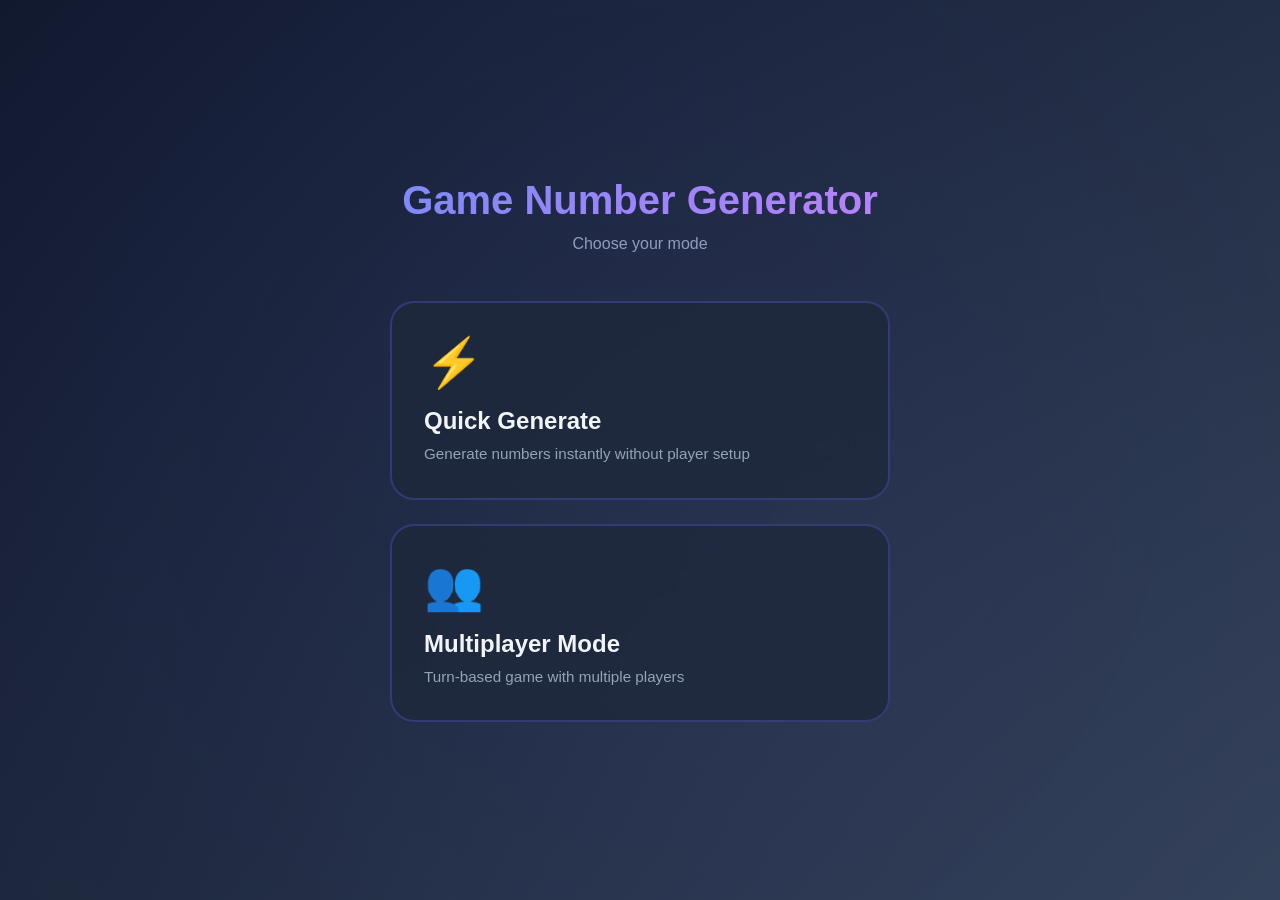
==== index.html @ ba6613b5 "Change title from 'Game Number Generator' to 'Random Number Generator'" ====
<!DOCTYPE html>
<html lang="en">
<head>
    <meta charset="UTF-8">
    <meta name="viewport" content="width=device-width, initial-scale=1.0">
    <title>Random Number Generator</title>
    <meta name="description" content="AI-powered multiplayer game number generator">
    <meta name="theme-color" content="#6366f1">
    <link rel="manifest" href="manifest.json">
    <link rel="icon" type="image/svg+xml" href="data:image/svg+xml,%3Csvg xmlns='http://www.w3.org/2000/svg' viewBox='0 0 100 100'%3E%3Crect width='100' height='100' fill='%236366f1'/%3E%3Ctext x='50%25' y='50%25' font-size='50' fill='white' text-anchor='middle' dy='.3em'%3E%23%3C/text%3E%3C/svg%3E">
    <style>
        :root {
            --bg-primary: #0f172a;
            --bg-secondary: #1e293b;
            --bg-tertiary: #334155;
            --text-primary: #f1f5f9;
            --text-secondary: #cbd5e1;
            --text-muted: #94a3b8;
            --accent-primary: #6366f1;
            --border-color: rgba(99, 102, 241, 0.3);
            --glass-bg: rgba(30, 41, 59, 0.8);
        }

        * {
            margin: 0;
            padding: 0;
            box-sizing: border-box;
            -webkit-tap-highlight-color: transparent;
        }

        body {
            font-family: 'SF Pro Display', -apple-system, BlinkMacSystemFont, 'Segoe UI', Roboto, sans-serif;
            background: linear-gradient(135deg, var(--bg-primary) 0%, var(--bg-secondary) 50%, var(--bg-tertiary) 100%);
            min-height: 100vh;
            color: var(--text-primary);
            overflow-x: hidden;
            position: relative;
        }

        body::before {
            content: '';
            position: fixed;
            top: -50%;
            left: -50%;
            width: 200%;
            height: 200%;
            background: radial-gradient(circle, rgba(99, 102, 241, 0.1) 0%, transparent 70%);
            animation: rotate 20s linear infinite;
            pointer-events: none;
            z-index: 0;
        }

        @keyframes rotate {
            100% { transform: rotate(360deg); }
        }

        .container {
            max-width: 800px;
            margin: 0 auto;
            padding: 1rem;
            position: relative;
            z-index: 1;
            min-height: 100vh;
            display: flex;
            flex-direction: column;
        }

        /* Mode Selection Screen */
        .mode-screen {
            display: flex;
            flex-direction: column;
            justify-content: center;
            align-items: center;
            min-height: 100vh;
            padding: 2rem 1rem;
            animation: fadeIn 0.5s ease;
        }

        .mode-screen.hidden {
            display: none;
        }

        .mode-header {
            text-align: center;
            margin-bottom: 3rem;
        }

        .mode-title {
            font-size: 2.5rem;
            font-weight: 700;
            background: linear-gradient(135deg, #818cf8 0%, #c084fc 100%);
            -webkit-background-clip: text;
            -webkit-text-fill-color: transparent;
            background-clip: text;
            margin-bottom: 0.75rem;
        }

        .mode-subtitle {
            color: var(--text-muted);
            font-size: 1rem;
        }

        .mode-options {
            display: grid;
            gap: 1.5rem;
            width: 100%;
            max-width: 500px;
        }

        .mode-card {
            background: var(--glass-bg);
            backdrop-filter: blur(20px);
            border: 2px solid var(--border-color);
            border-radius: 24px;
            padding: 2rem;
            cursor: pointer;
            transition: all 0.3s ease;
            position: relative;
            overflow: hidden;
        }

        .mode-card::before {
            content: '';
            position: absolute;
            top: -50%;
            left: -50%;
            width: 200%;
            height: 200%;
            background: radial-gradient(circle, rgba(99, 102, 241, 0.2) 0%, transparent 70%);
            opacity: 0;
            transition: opacity 0.3s;
        }

        .mode-card:active::before {
            opacity: 1;
        }

        .mode-card:active {
            transform: scale(0.98);
            border-color: #818cf8;
        }

        .mode-icon {
            font-size: 3rem;
            margin-bottom: 1rem;
        }

        .mode-name {
            font-size: 1.5rem;
            font-weight: 600;
            margin-bottom: 0.5rem;
        }

        .mode-description {
            color: var(--text-muted);
            font-size: 0.95rem;
            line-height: 1.5;
        }

        /* Quick Setup - Inline */
        .quick-setup {
            background: var(--glass-bg);
            backdrop-filter: blur(20px);
            border: 2px solid var(--border-color);
            border-radius: 20px;
            padding: 1.5rem;
            margin-bottom: 1.5rem;
            animation: slideDown 0.4s ease;
        }

        .quick-setup.hidden {
            display: none;
        }

        @keyframes slideDown {
            from {
                opacity: 0;
                transform: translateY(-20px);
            }
            to {
                opacity: 1;
                transform: translateY(0);
            }
        }

        .setup-row {
            display: grid;
            grid-template-columns: 1fr 1fr;
            gap: 1rem;
            margin-bottom: 1rem;
        }

        .setup-field {
            display: flex;
            flex-direction: column;
            gap: 0.5rem;
        }

        .setup-field label {
            font-size: 0.85rem;
            color: var(--text-secondary);
            font-weight: 500;
        }

        input[type="number"],
        input[type="text"] {
            background: var(--bg-secondary);
            border: 2px solid var(--border-color);
            border-radius: 12px;
            padding: 0.75rem 1rem;
            color: var(--text-primary);
            font-size: 1rem;
            transition: all 0.3s ease;
        }

        input[type="number"] {
            -moz-appearance: textfield;
        }

        input[type="number"]::-webkit-outer-spin-button,
        input[type="number"]::-webkit-inner-spin-button {
            -webkit-appearance: none;
            margin: 0;
        }

        input[type="text"] {
            text-transform: uppercase;
        }

        input:focus {
            outline: none;
            border-color: #818cf8;
            box-shadow: 0 0 0 4px rgba(99, 102, 241, 0.1);
        }

        .player-chips {
            display: flex;
            flex-wrap: wrap;
            gap: 0.5rem;
            margin-bottom: 1rem;
        }

        .player-chip {
            display: inline-flex;
            align-items: center;
            gap: 0.5rem;
            padding: 0.5rem 1rem;
            background: var(--bg-secondary);
            border: 2px solid var(--border-color);
            border-radius: 12px;
            font-size: 0.9rem;
            animation: popIn 0.3s ease;
        }

        @keyframes popIn {
            from {
                opacity: 0;
                transform: scale(0.8);
            }
            to {
                opacity: 1;
                transform: scale(1);
            }
        }

        .player-chip-color {
            width: 16px;
            height: 16px;
            border-radius: 4px;
        }

        .btn-setup {
            background: linear-gradient(135deg, var(--accent-primary) 0%, #8b5cf6 100%);
            border: none;
            border-radius: 12px;
            padding: 0.875rem 1.5rem;
            color: white;
            font-size: 1rem;
            font-weight: 600;
            cursor: pointer;
            transition: all 0.3s ease;
        }

        .btn-setup:active {
            transform: scale(0.98);
        }

        /* Game Screen */
        .game-screen {
            display: none;
            flex-direction: column;
            padding-top: 1rem;
            flex: 1;
        }

        .game-screen.active {
            display: flex;
        }

        .game-header {
            display: flex;
            justify-content: space-between;
            align-items: center;
            padding: 1rem;
            background: var(--glass-bg);
            backdrop-filter: blur(20px);
            border: 2px solid var(--border-color);
            border-radius: 16px;
            margin-bottom: 1.5rem;
        }

        .current-player {
            display: flex;
            align-items: center;
            gap: 0.75rem;
        }

        .player-indicator {
            width: 32px;
            height: 32px;
            border-radius: 8px;
            border: 2px solid rgba(255, 255, 255, 0.3);
        }

        .player-name {
            font-size: 1.25rem;
            font-weight: 600;
        }

        .back-btn {
            background: rgba(239, 68, 68, 0.2);
            border: 2px solid rgba(239, 68, 68, 0.4);
            color: #fca5a5;
            padding: 0.5rem 1rem;
            border-radius: 10px;
            font-size: 0.9rem;
            cursor: pointer;
            transition: all 0.3s ease;
        }

        .back-btn:active {
            transform: scale(0.95);
        }

        /* Number Display */
        .numbers-container {
            display: grid;
            grid-template-columns: repeat(auto-fit, minmax(140px, 1fr));
            gap: 1rem;
            margin-bottom: 1.5rem;
            flex: 1;
            align-content: start;
        }

        .number-box {
            background: linear-gradient(135deg, rgba(99, 102, 241, 0.2) 0%, rgba(168, 85, 247, 0.2) 100%);
            backdrop-filter: blur(20px);
            border: 3px solid;
            border-radius: 20px;
            padding: 2rem 1rem;
            display: flex;
            flex-direction: column;
            align-items: center;
            justify-content: center;
            gap: 0.5rem;
            transition: all 0.4s cubic-bezier(0.4, 0, 0.2, 1);
            position: relative;
            overflow: hidden;
            min-height: 140px;
        }

        .number-box.generating {
            animation: glow 0.6s ease-in-out;
        }

        @keyframes glow {
            0% { 
                transform: scale(1);
                box-shadow: 0 0 0 rgba(99, 102, 241, 0);
            }
            50% { 
                transform: scale(1.05);
                box-shadow: 0 0 30px rgba(99, 102, 241, 0.6);
            }
            100% { 
                transform: scale(1);
                box-shadow: 0 0 0 rgba(99, 102, 241, 0);
            }
        }

        .number-label {
            font-size: 0.7rem;
            color: var(--text-muted);
            text-transform: uppercase;
            letter-spacing: 0.1em;
            font-weight: 600;
        }

        .number-value {
            font-size: 3rem;
            font-weight: 700;
            font-variant-numeric: tabular-nums;
        }

        .number-value.empty {
            color: #475569;
        }

        .number-value.flipping {
            animation: numberFlip 0.5s ease-in-out;
        }

        @keyframes numberFlip {
            0% { 
                transform: rotateX(0deg);
                opacity: 1;
            }
            50% { 
                transform: rotateX(90deg);
                opacity: 0;
            }
            100% { 
                transform: rotateX(0deg);
                opacity: 1;
            }
        }

        .action-buttons {
            display: grid;
            gap: 1rem;
        }

        .btn-generate {
            width: 100%;
            background: linear-gradient(135deg, var(--accent-primary) 0%, #8b5cf6 100%);
            border: none;
            border-radius: 16px;
            padding: 1.125rem 2rem;
            color: white;
            font-size: 1.125rem;
            font-weight: 600;
            cursor: pointer;
            transition: all 0.3s ease;
            box-shadow: 0 10px 40px rgba(99, 102, 241, 0.4);
        }

        .btn-generate:active {
            transform: translateY(2px);
        }

        .btn-next {
            width: 100%;
            background: rgba(34, 197, 94, 0.2);
            border: 2px solid rgba(34, 197, 94, 0.4);
            color: #86efac;
            border-radius: 16px;
            padding: 1rem 2rem;
            font-size: 1rem;
            font-weight: 600;
            cursor: pointer;
            transition: all 0.3s ease;
            display: none;
        }

        .btn-next.active {
            display: block;
        }

        .btn-next:active {
            transform: scale(0.98);
        }

        /* AI Badge */
        .ai-badge {
            display: flex;
            align-items: center;
            justify-content: center;
            gap: 0.5rem;
            padding: 0.75rem 1.5rem;
            margin-top: 1.5rem;
            background: linear-gradient(135deg, rgba(99, 102, 241, 0.15) 0%, rgba(168, 85, 247, 0.15) 100%);
            border: 1px solid rgba(99, 102, 241, 0.3);
            border-radius: 12px;
            font-size: 0.85rem;
            color: var(--text-muted);
        }

        .ai-badge-icon {
            width: 20px;
            height: 20px;
            background: linear-gradient(135deg, #818cf8 0%, #c084fc 100%);
            border-radius: 4px;
            display: flex;
            align-items: center;
            justify-content: center;
            font-size: 0.7rem;
            animation: pulse 2s ease-in-out infinite;
        }

        @keyframes pulse {
            0%, 100% { opacity: 1; }
            50% { opacity: 0.6; }
        }

        @keyframes fadeIn {
            from { opacity: 0; }
            to { opacity: 1; }
        }

        @media (max-width: 640px) {
            .mode-title {
                font-size: 2rem;
            }

            .numbers-container {
                grid-template-columns: repeat(auto-fit, minmax(110px, 1fr));
                gap: 0.75rem;
            }

            .number-box {
                padding: 1.5rem 0.75rem;
                min-height: 120px;
            }

            .number-value {
                font-size: 2.5rem;
            }

            .game-header {
                flex-direction: column;
                gap: 1rem;
                text-align: center;
            }

            .setup-row {
                grid-template-columns: 1fr;
            }
        }
    </style>
</head>
<body>
    <!-- Mode Selection Screen -->
    <div class="mode-screen" id="modeScreen">
        <div class="mode-header">
            <h1 class="mode-title">Game Number Generator</h1>
            <p class="mode-subtitle">Choose your mode</p>
        </div>

        <div class="mode-options">
            <div class="mode-card" id="soloModeBtn">
                <div class="mode-icon">⚡</div>
                <div class="mode-name">Quick Generate</div>
                <div class="mode-description">Generate numbers instantly without player setup</div>
            </div>

            <div class="mode-card" id="multiModeBtn">
                <div class="mode-icon">👥</div>
                <div class="mode-name">Multiplayer Mode</div>
                <div class="mode-description">Turn-based game with multiple players</div>
            </div>
        </div>
    </div>

    <!-- Game Screen -->
    <div class="game-screen" id="gameScreen">
        <div class="container">
            <!-- Quick Setup (shown inline, no scrolling) -->
            <div class="quick-setup" id="quickSetup">
                <div class="setup-row">
                    <div class="setup-field">
                        <label>Numbers</label>
                        <input type="number" inputmode="numeric" pattern="[0-9]*" id="numCount" min="1" max="6" value="1">
                    </div>
                    <div class="setup-field">
                        <label>Range</label>
                        <div style="display: flex; gap: 0.5rem; align-items: center;">
                            <input type="number" inputmode="numeric" pattern="[0-9]*" id="minVal" value="1" style="width: 60px;">
                            <span style="color: var(--text-muted);">-</span>
                            <input type="number" inputmode="numeric" pattern="[0-9]*" id="maxVal" value="6" style="width: 60px;">
                        </div>
                    </div>
                </div>
                
                <!-- Player setup (only shown in multiplayer) -->
                <div id="playerSetupSection" style="display: none;">
                    <div class="setup-field" style="margin-bottom: 1rem;">
                        <label>Players (2-8)</label>
                        <input type="number" inputmode="numeric" pattern="[0-9]*" id="numPlayers" min="2" max="8" value="2">
                    </div>
                    <div class="player-chips" id="playerChips"></div>
                    <div class="setup-field" style="margin-bottom: 1rem;">
                        <label>Player Initials</label>
                        <input type="text" inputmode="text" id="playerInitials" placeholder="e.g., JD" maxlength="3">
                    </div>
                </div>

                <button class="btn-setup" id="startBtn">Start</button>
            </div>

            <!-- Game Header (only shown in multiplayer after start) -->
            <div class="game-header" id="gameHeader" style="display: none;">
                <div class="current-player">
                    <div class="player-indicator" id="currentPlayerColor"></div>
                    <div>
                        <div class="player-name" id="currentPlayerName"></div>
                        <div style="font-size: 0.85rem; color: var(--text-muted); margin-top: 0.25rem;">Your Turn</div>
                    </div>
                </div>
                <button class="back-btn" id="backBtn">← Back</button>
            </div>

            <!-- Numbers Display -->
            <div class="numbers-container" id="numbersContainer"></div>

            <!-- Action Buttons -->
            <div class="action-buttons">
                <button class="btn-generate" id="generateBtn">✨ Generate Numbers</button>
                <button class="btn-next" id="nextBtn">Next Player →</button>
            </div>

            <!-- AI Badge -->
            <div class="ai-badge">
                <div class="ai-badge-icon">✦</div>
                <span>Powered by AI Randomness</span>
            </div>
        </div>
    </div>

    <script>
        const PLAYER_COLORS = [
            '#ef4444', '#f59e0b', '#10b981', '#3b82f6',
            '#8b5cf6', '#ec4899', '#14b8a6', '#f97316'
        ];

        let gameState = {
            mode: 'solo',
            players: [],
            currentPlayerIndex: 0,
            numCount: 1,
            minVal: 1,
            maxVal: 6,
            hasGenerated: false
        };

        // Wake Lock
        let wakeLock = null;
        async function requestWakeLock() {
            try {
                if ('wakeLock' in navigator) {
                    wakeLock = await navigator.wakeLock.request('screen');
                }
            } catch (err) {}
        }

        document.addEventListener('visibilitychange', async () => {
            if (wakeLock !== null && document.visibilityState === 'visible') {
                await requestWakeLock();
            }
        });

        requestWakeLock();

        // Mode Selection
        document.getElementById('soloModeBtn').addEventListener('click', () => {
            gameState.mode = 'solo';
            document.getElementById('modeScreen').classList.add('hidden');
            document.getElementById('gameScreen').classList.add('active');
            document.getElementById('playerSetupSection').style.display = 'none';
        });

        document.getElementById('multiModeBtn').addEventListener('click', () => {
            gameState.mode = 'multi';
            document.getElementById('modeScreen').classList.add('hidden');
            document.getElementById('gameScreen').classList.add('active');
            document.getElementById('playerSetupSection').style.display = 'block';
            setupPlayerInput();
        });

        // Player Input Setup
        function setupPlayerInput() {
            const numPlayersInput = document.getElementById('numPlayers');
            const initialsInput = document.getElementById('playerInitials');
            const playerChips = document.getElementById('playerChips');

            // Update player fields when number of players changes
            numPlayersInput.addEventListener('input', () => {
                const numPlayers = parseInt(numPlayersInput.value) || 2;
                updatePlayerFields(numPlayers);
            });

            initialsInput.addEventListener('keypress', (e) => {
                if (e.key === 'Enter' && initialsInput.value.trim()) {
                    addPlayer(initialsInput.value.trim().toUpperCase());
                    initialsInput.value = '';
                    
                    // Auto-focus back to input if more players needed
                    const numPlayers = parseInt(document.getElementById('numPlayers').value);
                    if (gameState.players.length < numPlayers) {
                        initialsInput.focus();
                    }
                }
            });

            // Initialize with 2 players
            updatePlayerFields(2);
        }

        function updatePlayerFields(numPlayers) {
            // Clear existing players if reducing count
            if (gameState.players.length > numPlayers) {
                gameState.players = gameState.players.slice(0, numPlayers);
                renderPlayerChips();
            }
        }

        function renderPlayerChips() {
            const playerChips = document.getElementById('playerChips');
            playerChips.innerHTML = '';
            
            gameState.players.forEach(player => {
                const chip = document.createElement('div');
                chip.className = 'player-chip';
                chip.innerHTML = `
                    <div class="player-chip-color" style="background: ${player.color}"></div>
                    <span>${player.initials}</span>
                `;
                playerChips.appendChild(chip);
            });
        }

        function addPlayer(initials) {
            const numPlayers = parseInt(document.getElementById('numPlayers').value);
            if (gameState.players.length >= numPlayers) {
                alert(`Maximum ${numPlayers} players allowed. Change "Players" number to add more.`);
                return;
            }

            const player = {
                initials: initials,
                color: PLAYER_COLORS[gameState.players.length]
            };
            gameState.players.push(player);
            renderPlayerChips();
        }

        // Start Game
        document.getElementById('startBtn').addEventListener('click', () => {
            gameState.numCount = parseInt(document.getElementById('numCount').value);
            gameState.minVal = parseInt(document.getElementById('minVal').value);
            gameState.maxVal = parseInt(document.getElementById('maxVal').value);

            if (gameState.minVal >= gameState.maxVal) {
                alert('Minimum must be less than maximum!');
                return;
            }

            if (gameState.mode === 'multi') {
                const numPlayers = parseInt(document.getElementById('numPlayers').value);
                if (gameState.players.length < numPlayers) {
                    alert(`Please add ${numPlayers - gameState.players.length} more player(s)`);
                    return;
                }
                document.getElementById('gameHeader').style.display = 'flex';
                updateCurrentPlayer();
            }

            document.getElementById('quickSetup').classList.add('hidden');
            createNumberBoxes();
        });

        function createNumberBoxes() {
            const container = document.getElementById('numbersContainer');
            container.innerHTML = '';

            const borderColor = gameState.mode === 'multi' 
                ? gameState.players[gameState.currentPlayerIndex].color 
                : '#6366f1';
            const textColor = borderColor;

            for (let i = 0; i < gameState.numCount; i++) {
                const box = document.createElement('div');
                box.className = 'number-box';
                box.style.borderColor = borderColor;
                box.innerHTML = `
                    <span class="number-label">Number ${i + 1}</span>
                    <div class="number-value empty" style="color: ${textColor}">?</div>
                `;
                container.appendChild(box);
            }
        }

        function updateCurrentPlayer() {
            const player = gameState.players[gameState.currentPlayerIndex];
            document.getElementById('currentPlayerColor').style.background = player.color;
            document.getElementById('currentPlayerName').textContent = player.initials;
            createNumberBoxes();
            document.getElementById('nextBtn').classList.remove('active');
            gameState.hasGenerated = false;
        }

        // Generate Numbers
        document.getElementById('generateBtn').addEventListener('click', () => {
            if (gameState.hasGenerated && gameState.mode === 'multi') return;

            const boxes = document.querySelectorAll('.number-box');
            
            boxes.forEach((box, index) => {
                box.classList.add('generating');
                const valueElement = box.querySelector('.number-value');
                valueElement.classList.add('flipping');
                
                let flipCount = 0;
                const flipInterval = setInterval(() => {
                    if (flipCount < 8) {
                        const tempValue = Math.floor(Math.random() * (gameState.maxVal - gameState.minVal + 1)) + gameState.minVal;
                        valueElement.textContent = tempValue;
                        flipCount++;
                    } else {
                        clearInterval(flipInterval);
                    }
                }, 50);
                
                setTimeout(() => {
                    const value = Math.floor(Math.random() * (gameState.maxVal - gameState.minVal + 1)) + gameState.minVal;
                    valueElement.textContent = value;
                    valueElement.classList.remove('empty', 'flipping');
                    box.classList.remove('generating');
                }, 500);
            });

            if (gameState.mode === 'multi') {
                gameState.hasGenerated = true;
                setTimeout(() => {
                    document.getElementById('nextBtn').classList.add('active');
                }, 600);
            }
        });

        // Next Player
        document.getElementById('nextBtn').addEventListener('click', () => {
            gameState.currentPlayerIndex = (gameState.currentPlayerIndex + 1) % gameState.players.length;
            updateCurrentPlayer();
        });

        // Back Button
        document.getElementById('backBtn').addEventListener('click', () => {
            if (confirm('Go back to mode selection?')) {
                location.reload();
            }
        });

        // Service Worker
        if ('serviceWorker' in navigator) {
            window.addEventListener('load', () => {
                navigator.serviceWorker.register('service-worker.js')
                    .catch(err => console.log('Service Worker registration failed'));
            });
        }
    </script>
</body>
</html>
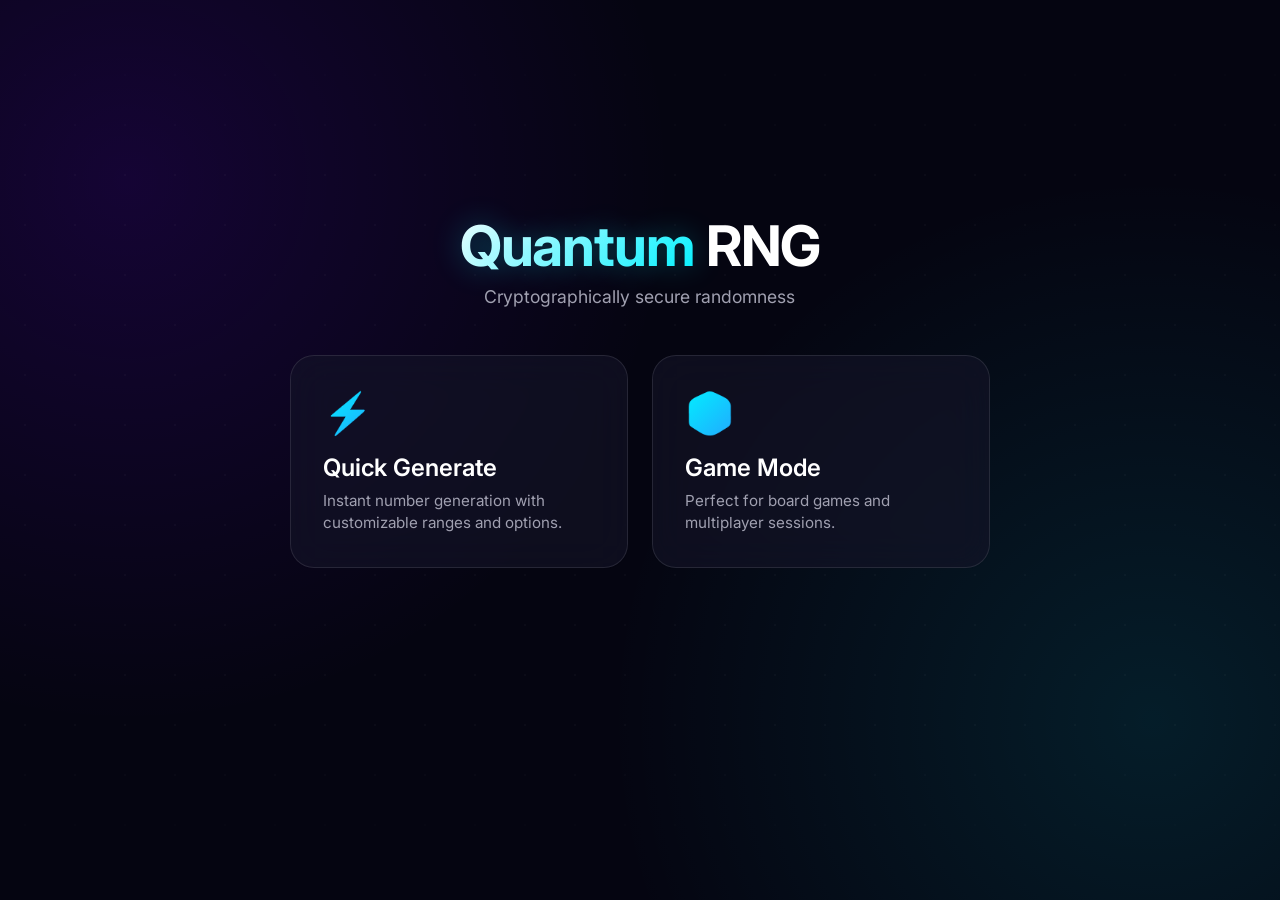
==== commit 890df32c: "Add files via upload" ====
--- a/index.html
+++ b/index.html
@@ -3,853 +3,85 @@
 <head>
     <meta charset="UTF-8">
     <meta name="viewport" content="width=device-width, initial-scale=1.0">
-    <title>Random Number Generator</title>
-    <meta name="description" content="AI-powered multiplayer game number generator">
-    <meta name="theme-color" content="#6366f1">
+    <title>Quantum RNG</title>
+    <meta name="description" content="Secure, premium random number generator">
+    <meta name="theme-color" content="#050511">
     <link rel="manifest" href="manifest.json">
-    <link rel="icon" type="image/svg+xml" href="data:image/svg+xml,%3Csvg xmlns='http://www.w3.org/2000/svg' viewBox='0 0 100 100'%3E%3Crect width='100' height='100' fill='%236366f1'/%3E%3Ctext x='50%25' y='50%25' font-size='50' fill='white' text-anchor='middle' dy='.3em'%3E%23%3C/text%3E%3C/svg%3E">
-    <style>
-        :root {
-            --bg-primary: #0f172a;
-            --bg-secondary: #1e293b;
-            --bg-tertiary: #334155;
-            --text-primary: #f1f5f9;
-            --text-secondary: #cbd5e1;
-            --text-muted: #94a3b8;
-            --accent-primary: #6366f1;
-            --border-color: rgba(99, 102, 241, 0.3);
-            --glass-bg: rgba(30, 41, 59, 0.8);
-        }
-
-        * {
-            margin: 0;
-            padding: 0;
-            box-sizing: border-box;
-            -webkit-tap-highlight-color: transparent;
-        }
-
-        body {
-            font-family: 'SF Pro Display', -apple-system, BlinkMacSystemFont, 'Segoe UI', Roboto, sans-serif;
-            background: linear-gradient(135deg, var(--bg-primary) 0%, var(--bg-secondary) 50%, var(--bg-tertiary) 100%);
-            min-height: 100vh;
-            color: var(--text-primary);
-            overflow-x: hidden;
-            position: relative;
-        }
-
-        body::before {
-            content: '';
-            position: fixed;
-            top: -50%;
-            left: -50%;
-            width: 200%;
-            height: 200%;
-            background: radial-gradient(circle, rgba(99, 102, 241, 0.1) 0%, transparent 70%);
-            animation: rotate 20s linear infinite;
-            pointer-events: none;
-            z-index: 0;
-        }
-
-        @keyframes rotate {
-            100% { transform: rotate(360deg); }
-        }
-
-        .container {
-            max-width: 800px;
-            margin: 0 auto;
-            padding: 1rem;
-            position: relative;
-            z-index: 1;
-            min-height: 100vh;
-            display: flex;
-            flex-direction: column;
-        }
-
-        /* Mode Selection Screen */
-        .mode-screen {
-            display: flex;
-            flex-direction: column;
-            justify-content: center;
-            align-items: center;
-            min-height: 100vh;
-            padding: 2rem 1rem;
-            animation: fadeIn 0.5s ease;
-        }
-
-        .mode-screen.hidden {
-            display: none;
-        }
-
-        .mode-header {
-            text-align: center;
-            margin-bottom: 3rem;
-        }
-
-        .mode-title {
-            font-size: 2.5rem;
-            font-weight: 700;
-            background: linear-gradient(135deg, #818cf8 0%, #c084fc 100%);
-            -webkit-background-clip: text;
-            -webkit-text-fill-color: transparent;
-            background-clip: text;
-            margin-bottom: 0.75rem;
-        }
-
-        .mode-subtitle {
-            color: var(--text-muted);
-            font-size: 1rem;
-        }
-
-        .mode-options {
-            display: grid;
-            gap: 1.5rem;
-            width: 100%;
-            max-width: 500px;
-        }
-
-        .mode-card {
-            background: var(--glass-bg);
-            backdrop-filter: blur(20px);
-            border: 2px solid var(--border-color);
-            border-radius: 24px;
-            padding: 2rem;
-            cursor: pointer;
-            transition: all 0.3s ease;
-            position: relative;
-            overflow: hidden;
-        }
-
-        .mode-card::before {
-            content: '';
-            position: absolute;
-            top: -50%;
-            left: -50%;
-            width: 200%;
-            height: 200%;
-            background: radial-gradient(circle, rgba(99, 102, 241, 0.2) 0%, transparent 70%);
-            opacity: 0;
-            transition: opacity 0.3s;
-        }
-
-        .mode-card:active::before {
-            opacity: 1;
-        }
-
-        .mode-card:active {
-            transform: scale(0.98);
-            border-color: #818cf8;
-        }
-
-        .mode-icon {
-            font-size: 3rem;
-            margin-bottom: 1rem;
-        }
-
-        .mode-name {
-            font-size: 1.5rem;
-            font-weight: 600;
-            margin-bottom: 0.5rem;
-        }
-
-        .mode-description {
-            color: var(--text-muted);
-            font-size: 0.95rem;
-            line-height: 1.5;
-        }
-
-        /* Quick Setup - Inline */
-        .quick-setup {
-            background: var(--glass-bg);
-            backdrop-filter: blur(20px);
-            border: 2px solid var(--border-color);
-            border-radius: 20px;
-            padding: 1.5rem;
-            margin-bottom: 1.5rem;
-            animation: slideDown 0.4s ease;
-        }
-
-        .quick-setup.hidden {
-            display: none;
-        }
-
-        @keyframes slideDown {
-            from {
-                opacity: 0;
-                transform: translateY(-20px);
-            }
-            to {
-                opacity: 1;
-                transform: translateY(0);
-            }
-        }
-
-        .setup-row {
-            display: grid;
-            grid-template-columns: 1fr 1fr;
-            gap: 1rem;
-            margin-bottom: 1rem;
-        }
-
-        .setup-field {
-            display: flex;
-            flex-direction: column;
-            gap: 0.5rem;
-        }
-
-        .setup-field label {
-            font-size: 0.85rem;
-            color: var(--text-secondary);
-            font-weight: 500;
-        }
-
-        input[type="number"],
-        input[type="text"] {
-            background: var(--bg-secondary);
-            border: 2px solid var(--border-color);
-            border-radius: 12px;
-            padding: 0.75rem 1rem;
-            color: var(--text-primary);
-            font-size: 1rem;
-            transition: all 0.3s ease;
-        }
-
-        input[type="number"] {
-            -moz-appearance: textfield;
-        }
-
-        input[type="number"]::-webkit-outer-spin-button,
-        input[type="number"]::-webkit-inner-spin-button {
-            -webkit-appearance: none;
-            margin: 0;
-        }
-
-        input[type="text"] {
-            text-transform: uppercase;
-        }
-
-        input:focus {
-            outline: none;
-            border-color: #818cf8;
-            box-shadow: 0 0 0 4px rgba(99, 102, 241, 0.1);
-        }
-
-        .player-chips {
-            display: flex;
-            flex-wrap: wrap;
-            gap: 0.5rem;
-            margin-bottom: 1rem;
-        }
-
-        .player-chip {
-            display: inline-flex;
-            align-items: center;
-            gap: 0.5rem;
-            padding: 0.5rem 1rem;
-            background: var(--bg-secondary);
-            border: 2px solid var(--border-color);
-            border-radius: 12px;
-            font-size: 0.9rem;
-            animation: popIn 0.3s ease;
-        }
-
-        @keyframes popIn {
-            from {
-                opacity: 0;
-                transform: scale(0.8);
-            }
-            to {
-                opacity: 1;
-                transform: scale(1);
-            }
-        }
-
-        .player-chip-color {
-            width: 16px;
-            height: 16px;
-            border-radius: 4px;
-        }
-
-        .btn-setup {
-            background: linear-gradient(135deg, var(--accent-primary) 0%, #8b5cf6 100%);
-            border: none;
-            border-radius: 12px;
-            padding: 0.875rem 1.5rem;
-            color: white;
-            font-size: 1rem;
-            font-weight: 600;
-            cursor: pointer;
-            transition: all 0.3s ease;
-        }
-
-        .btn-setup:active {
-            transform: scale(0.98);
-        }
-
-        /* Game Screen */
-        .game-screen {
-            display: none;
-            flex-direction: column;
-            padding-top: 1rem;
-            flex: 1;
-        }
-
-        .game-screen.active {
-            display: flex;
-        }
-
-        .game-header {
-            display: flex;
-            justify-content: space-between;
-            align-items: center;
-            padding: 1rem;
-            background: var(--glass-bg);
-            backdrop-filter: blur(20px);
-            border: 2px solid var(--border-color);
-            border-radius: 16px;
-            margin-bottom: 1.5rem;
-        }
-
-        .current-player {
-            display: flex;
-            align-items: center;
-            gap: 0.75rem;
-        }
-
-        .player-indicator {
-            width: 32px;
-            height: 32px;
-            border-radius: 8px;
-            border: 2px solid rgba(255, 255, 255, 0.3);
-        }
-
-        .player-name {
-            font-size: 1.25rem;
-            font-weight: 600;
-        }
-
-        .back-btn {
-            background: rgba(239, 68, 68, 0.2);
-            border: 2px solid rgba(239, 68, 68, 0.4);
-            color: #fca5a5;
-            padding: 0.5rem 1rem;
-            border-radius: 10px;
-            font-size: 0.9rem;
-            cursor: pointer;
-            transition: all 0.3s ease;
-        }
-
-        .back-btn:active {
-            transform: scale(0.95);
-        }
-
-        /* Number Display */
-        .numbers-container {
-            display: grid;
-            grid-template-columns: repeat(auto-fit, minmax(140px, 1fr));
-            gap: 1rem;
-            margin-bottom: 1.5rem;
-            flex: 1;
-            align-content: start;
-        }
-
-        .number-box {
-            background: linear-gradient(135deg, rgba(99, 102, 241, 0.2) 0%, rgba(168, 85, 247, 0.2) 100%);
-            backdrop-filter: blur(20px);
-            border: 3px solid;
-            border-radius: 20px;
-            padding: 2rem 1rem;
-            display: flex;
-            flex-direction: column;
-            align-items: center;
-            justify-content: center;
-            gap: 0.5rem;
-            transition: all 0.4s cubic-bezier(0.4, 0, 0.2, 1);
-            position: relative;
-            overflow: hidden;
-            min-height: 140px;
-        }
-
-        .number-box.generating {
-            animation: glow 0.6s ease-in-out;
-        }
-
-        @keyframes glow {
-            0% { 
-                transform: scale(1);
-                box-shadow: 0 0 0 rgba(99, 102, 241, 0);
-            }
-            50% { 
-                transform: scale(1.05);
-                box-shadow: 0 0 30px rgba(99, 102, 241, 0.6);
-            }
-            100% { 
-                transform: scale(1);
-                box-shadow: 0 0 0 rgba(99, 102, 241, 0);
-            }
-        }
-
-        .number-label {
-            font-size: 0.7rem;
-            color: var(--text-muted);
-            text-transform: uppercase;
-            letter-spacing: 0.1em;
-            font-weight: 600;
-        }
-
-        .number-value {
-            font-size: 3rem;
-            font-weight: 700;
-            font-variant-numeric: tabular-nums;
-        }
-
-        .number-value.empty {
-            color: #475569;
-        }
-
-        .number-value.flipping {
-            animation: numberFlip 0.5s ease-in-out;
-        }
-
-        @keyframes numberFlip {
-            0% { 
-                transform: rotateX(0deg);
-                opacity: 1;
-            }
-            50% { 
-                transform: rotateX(90deg);
-                opacity: 0;
-            }
-            100% { 
-                transform: rotateX(0deg);
-                opacity: 1;
-            }
-        }
-
-        .action-buttons {
-            display: grid;
-            gap: 1rem;
-        }
-
-        .btn-generate {
-            width: 100%;
-            background: linear-gradient(135deg, var(--accent-primary) 0%, #8b5cf6 100%);
-            border: none;
-            border-radius: 16px;
-            padding: 1.125rem 2rem;
-            color: white;
-            font-size: 1.125rem;
-            font-weight: 600;
-            cursor: pointer;
-            transition: all 0.3s ease;
-            box-shadow: 0 10px 40px rgba(99, 102, 241, 0.4);
-        }
-
-        .btn-generate:active {
-            transform: translateY(2px);
-        }
-
-        .btn-next {
-            width: 100%;
-            background: rgba(34, 197, 94, 0.2);
-            border: 2px solid rgba(34, 197, 94, 0.4);
-            color: #86efac;
-            border-radius: 16px;
-            padding: 1rem 2rem;
-            font-size: 1rem;
-            font-weight: 600;
-            cursor: pointer;
-            transition: all 0.3s ease;
-            display: none;
-        }
-
-        .btn-next.active {
-            display: block;
-        }
-
-        .btn-next:active {
-            transform: scale(0.98);
-        }
-
-        /* AI Badge */
-        .ai-badge {
-            display: flex;
-            align-items: center;
-            justify-content: center;
-            gap: 0.5rem;
-            padding: 0.75rem 1.5rem;
-            margin-top: 1.5rem;
-            background: linear-gradient(135deg, rgba(99, 102, 241, 0.15) 0%, rgba(168, 85, 247, 0.15) 100%);
-            border: 1px solid rgba(99, 102, 241, 0.3);
-            border-radius: 12px;
-            font-size: 0.85rem;
-            color: var(--text-muted);
-        }
-
-        .ai-badge-icon {
-            width: 20px;
-            height: 20px;
-            background: linear-gradient(135deg, #818cf8 0%, #c084fc 100%);
-            border-radius: 4px;
-            display: flex;
-            align-items: center;
-            justify-content: center;
-            font-size: 0.7rem;
-            animation: pulse 2s ease-in-out infinite;
-        }
-
-        @keyframes pulse {
-            0%, 100% { opacity: 1; }
-            50% { opacity: 0.6; }
-        }
-
-        @keyframes fadeIn {
-            from { opacity: 0; }
-            to { opacity: 1; }
-        }
-
-        @media (max-width: 640px) {
-            .mode-title {
-                font-size: 2rem;
-            }
-
-            .numbers-container {
-                grid-template-columns: repeat(auto-fit, minmax(110px, 1fr));
-                gap: 0.75rem;
-            }
-
-            .number-box {
-                padding: 1.5rem 0.75rem;
-                min-height: 120px;
-            }
-
-            .number-value {
-                font-size: 2.5rem;
-            }
-
-            .game-header {
-                flex-direction: column;
-                gap: 1rem;
-                text-align: center;
-            }
-
-            .setup-row {
-                grid-template-columns: 1fr;
-            }
-        }
-    </style>
+    <link rel="stylesheet" href="style.css">
+    <link rel="preconnect" href="https://fonts.googleapis.com">
+    <link rel="preconnect" href="https://fonts.gstatic.com" crossorigin>
+    <link href="https://fonts.googleapis.com/css2?family=Inter:wght@400;500;600;700&family=JetBrains+Mono:wght@400;700&display=swap" rel="stylesheet">
 </head>
 <body>
-    <!-- Mode Selection Screen -->
-    <div class="mode-screen" id="modeScreen">
-        <div class="mode-header">
-            <h1 class="mode-title">Game Number Generator</h1>
-            <p class="mode-subtitle">Choose your mode</p>
+    <div class="bg-particles"></div>
+
+    <div class="container">
+        <!-- Mode Selection Screen -->
+        <div class="mode-screen" id="modeScreen">
+            <div class="mode-header">
+                <h1><span class="title-gradient">Quantum</span> RNG</h1>
+                <p>Cryptographically secure randomness</p>
+            </div>
+
+            <div class="mode-grid">
+                <div class="mode-card" id="soloModeBtn">
+                    <div class="mode-icon">⚡</div>
+                    <div class="mode-title">Quick Generate</div>
+                    <div class="mode-desc">Instant number generation with customizable ranges and options.</div>
+                </div>
+
+                <div class="mode-card" id="multiModeBtn">
+                    <div class="mode-icon">🎲</div>
+                    <div class="mode-title">Game Mode</div>
+                    <div class="mode-desc">Perfect for board games and multiplayer sessions.</div>
+                </div>
+            </div>
         </div>
 
-        <div class="mode-options">
-            <div class="mode-card" id="soloModeBtn">
-                <div class="mode-icon">⚡</div>
-                <div class="mode-name">Quick Generate</div>
-                <div class="mode-description">Generate numbers instantly without player setup</div>
+        <!-- Game Screen -->
+        <div class="game-screen" id="gameScreen">
+            <div class="controls-panel">
+                <div class="controls-grid">
+                    <div class="control-group">
+                        <label class="control-label">Count</label>
+                        <input type="number" id="numCount" value="1" min="1" max="12">
+                    </div>
+                    <div class="control-group">
+                        <label class="control-label">Min</label>
+                        <input type="number" id="minVal" value="1">
+                    </div>
+                    <div class="control-group">
+                        <label class="control-label">Max</label>
+                        <input type="number" id="maxVal" value="10">
+                    </div>
+                </div>
+
+                <div class="checkbox-wrapper">
+                    <label class="checkbox-wrapper">
+                        <input type="checkbox" id="noDuplicates">
+                        <div class="custom-checkbox"></div>
+                        <span style="font-size: 0.9rem; color: var(--text-secondary);">No Duplicates</span>
+                    </label>
+                </div>
+
+                <button class="btn btn-primary" id="generateBtn">
+                    <span>GENERATE</span>
+                </button>
             </div>
 
-            <div class="mode-card" id="multiModeBtn">
-                <div class="mode-icon">👥</div>
-                <div class="mode-name">Multiplayer Mode</div>
-                <div class="mode-description">Turn-based game with multiple players</div>
+            <div class="results-grid" id="resultsGrid">
+                <!-- Cards injected by JS -->
             </div>
+
+            <button class="btn btn-secondary" id="backBtn" style="align-self: center;">
+                ← Back to Menu
+            </button>
         </div>
     </div>
 
-    <!-- Game Screen -->
-    <div class="game-screen" id="gameScreen">
-        <div class="container">
-            <!-- Quick Setup (shown inline, no scrolling) -->
-            <div class="quick-setup" id="quickSetup">
-                <div class="setup-row">
-                    <div class="setup-field">
-                        <label>Numbers</label>
-                        <input type="number" inputmode="numeric" pattern="[0-9]*" id="numCount" min="1" max="6" value="1">
-                    </div>
-                    <div class="setup-field">
-                        <label>Range</label>
-                        <div style="display: flex; gap: 0.5rem; align-items: center;">
-                            <input type="number" inputmode="numeric" pattern="[0-9]*" id="minVal" value="1" style="width: 60px;">
-                            <span style="color: var(--text-muted);">-</span>
-                            <input type="number" inputmode="numeric" pattern="[0-9]*" id="maxVal" value="6" style="width: 60px;">
-                        </div>
-                    </div>
-                </div>
-                
-                <!-- Player setup (only shown in multiplayer) -->
-                <div id="playerSetupSection" style="display: none;">
-                    <div class="setup-field" style="margin-bottom: 1rem;">
-                        <label>Players (2-8)</label>
-                        <input type="number" inputmode="numeric" pattern="[0-9]*" id="numPlayers" min="2" max="8" value="2">
-                    </div>
-                    <div class="player-chips" id="playerChips"></div>
-                    <div class="setup-field" style="margin-bottom: 1rem;">
-                        <label>Player Initials</label>
-                        <input type="text" inputmode="text" id="playerInitials" placeholder="e.g., JD" maxlength="3">
-                    </div>
-                </div>
-
-                <button class="btn-setup" id="startBtn">Start</button>
-            </div>
-
-            <!-- Game Header (only shown in multiplayer after start) -->
-            <div class="game-header" id="gameHeader" style="display: none;">
-                <div class="current-player">
-                    <div class="player-indicator" id="currentPlayerColor"></div>
-                    <div>
-                        <div class="player-name" id="currentPlayerName"></div>
-                        <div style="font-size: 0.85rem; color: var(--text-muted); margin-top: 0.25rem;">Your Turn</div>
-                    </div>
-                </div>
-                <button class="back-btn" id="backBtn">← Back</button>
-            </div>
-
-            <!-- Numbers Display -->
-            <div class="numbers-container" id="numbersContainer"></div>
-
-            <!-- Action Buttons -->
-            <div class="action-buttons">
-                <button class="btn-generate" id="generateBtn">✨ Generate Numbers</button>
-                <button class="btn-next" id="nextBtn">Next Player →</button>
-            </div>
-
-            <!-- AI Badge -->
-            <div class="ai-badge">
-                <div class="ai-badge-icon">✦</div>
-                <span>Powered by AI Randomness</span>
-            </div>
-        </div>
-    </div>
-
+    <script src="script.js"></script>
     <script>
-        const PLAYER_COLORS = [
-            '#ef4444', '#f59e0b', '#10b981', '#3b82f6',
-            '#8b5cf6', '#ec4899', '#14b8a6', '#f97316'
-        ];
-
-        let gameState = {
-            mode: 'solo',
-            players: [],
-            currentPlayerIndex: 0,
-            numCount: 1,
-            minVal: 1,
-            maxVal: 6,
-            hasGenerated: false
-        };
-
-        // Wake Lock
-        let wakeLock = null;
-        async function requestWakeLock() {
-            try {
-                if ('wakeLock' in navigator) {
-                    wakeLock = await navigator.wakeLock.request('screen');
-                }
-            } catch (err) {}
-        }
-
-        document.addEventListener('visibilitychange', async () => {
-            if (wakeLock !== null && document.visibilityState === 'visible') {
-                await requestWakeLock();
-            }
-        });
-
-        requestWakeLock();
-
-        // Mode Selection
-        document.getElementById('soloModeBtn').addEventListener('click', () => {
-            gameState.mode = 'solo';
-            document.getElementById('modeScreen').classList.add('hidden');
-            document.getElementById('gameScreen').classList.add('active');
-            document.getElementById('playerSetupSection').style.display = 'none';
-        });
-
-        document.getElementById('multiModeBtn').addEventListener('click', () => {
-            gameState.mode = 'multi';
-            document.getElementById('modeScreen').classList.add('hidden');
-            document.getElementById('gameScreen').classList.add('active');
-            document.getElementById('playerSetupSection').style.display = 'block';
-            setupPlayerInput();
-        });
-
-        // Player Input Setup
-        function setupPlayerInput() {
-            const numPlayersInput = document.getElementById('numPlayers');
-            const initialsInput = document.getElementById('playerInitials');
-            const playerChips = document.getElementById('playerChips');
-
-            // Update player fields when number of players changes
-            numPlayersInput.addEventListener('input', () => {
-                const numPlayers = parseInt(numPlayersInput.value) || 2;
-                updatePlayerFields(numPlayers);
-            });
-
-            initialsInput.addEventListener('keypress', (e) => {
-                if (e.key === 'Enter' && initialsInput.value.trim()) {
-                    addPlayer(initialsInput.value.trim().toUpperCase());
-                    initialsInput.value = '';
-                    
-                    // Auto-focus back to input if more players needed
-                    const numPlayers = parseInt(document.getElementById('numPlayers').value);
-                    if (gameState.players.length < numPlayers) {
-                        initialsInput.focus();
-                    }
-                }
-            });
-
-            // Initialize with 2 players
-            updatePlayerFields(2);
-        }
-
-        function updatePlayerFields(numPlayers) {
-            // Clear existing players if reducing count
-            if (gameState.players.length > numPlayers) {
-                gameState.players = gameState.players.slice(0, numPlayers);
-                renderPlayerChips();
-            }
-        }
-
-        function renderPlayerChips() {
-            const playerChips = document.getElementById('playerChips');
-            playerChips.innerHTML = '';
-            
-            gameState.players.forEach(player => {
-                const chip = document.createElement('div');
-                chip.className = 'player-chip';
-                chip.innerHTML = `
-                    <div class="player-chip-color" style="background: ${player.color}"></div>
-                    <span>${player.initials}</span>
-                `;
-                playerChips.appendChild(chip);
-            });
-        }
-
-        function addPlayer(initials) {
-            const numPlayers = parseInt(document.getElementById('numPlayers').value);
-            if (gameState.players.length >= numPlayers) {
-                alert(`Maximum ${numPlayers} players allowed. Change "Players" number to add more.`);
-                return;
-            }
-
-            const player = {
-                initials: initials,
-                color: PLAYER_COLORS[gameState.players.length]
-            };
-            gameState.players.push(player);
-            renderPlayerChips();
-        }
-
-        // Start Game
-        document.getElementById('startBtn').addEventListener('click', () => {
-            gameState.numCount = parseInt(document.getElementById('numCount').value);
-            gameState.minVal = parseInt(document.getElementById('minVal').value);
-            gameState.maxVal = parseInt(document.getElementById('maxVal').value);
-
-            if (gameState.minVal >= gameState.maxVal) {
-                alert('Minimum must be less than maximum!');
-                return;
-            }
-
-            if (gameState.mode === 'multi') {
-                const numPlayers = parseInt(document.getElementById('numPlayers').value);
-                if (gameState.players.length < numPlayers) {
-                    alert(`Please add ${numPlayers - gameState.players.length} more player(s)`);
-                    return;
-                }
-                document.getElementById('gameHeader').style.display = 'flex';
-                updateCurrentPlayer();
-            }
-
-            document.getElementById('quickSetup').classList.add('hidden');
-            createNumberBoxes();
-        });
-
-        function createNumberBoxes() {
-            const container = document.getElementById('numbersContainer');
-            container.innerHTML = '';
-
-            const borderColor = gameState.mode === 'multi' 
-                ? gameState.players[gameState.currentPlayerIndex].color 
-                : '#6366f1';
-            const textColor = borderColor;
-
-            for (let i = 0; i < gameState.numCount; i++) {
-                const box = document.createElement('div');
-                box.className = 'number-box';
-                box.style.borderColor = borderColor;
-                box.innerHTML = `
-                    <span class="number-label">Number ${i + 1}</span>
-                    <div class="number-value empty" style="color: ${textColor}">?</div>
-                `;
-                container.appendChild(box);
-            }
-        }
-
-        function updateCurrentPlayer() {
-            const player = gameState.players[gameState.currentPlayerIndex];
-            document.getElementById('currentPlayerColor').style.background = player.color;
-            document.getElementById('currentPlayerName').textContent = player.initials;
-            createNumberBoxes();
-            document.getElementById('nextBtn').classList.remove('active');
-            gameState.hasGenerated = false;
-        }
-
-        // Generate Numbers
-        document.getElementById('generateBtn').addEventListener('click', () => {
-            if (gameState.hasGenerated && gameState.mode === 'multi') return;
-
-            const boxes = document.querySelectorAll('.number-box');
-            
-            boxes.forEach((box, index) => {
-                box.classList.add('generating');
-                const valueElement = box.querySelector('.number-value');
-                valueElement.classList.add('flipping');
-                
-                let flipCount = 0;
-                const flipInterval = setInterval(() => {
-                    if (flipCount < 8) {
-                        const tempValue = Math.floor(Math.random() * (gameState.maxVal - gameState.minVal + 1)) + gameState.minVal;
-                        valueElement.textContent = tempValue;
-                        flipCount++;
-                    } else {
-                        clearInterval(flipInterval);
-                    }
-                }, 50);
-                
-                setTimeout(() => {
-                    const value = Math.floor(Math.random() * (gameState.maxVal - gameState.minVal + 1)) + gameState.minVal;
-                    valueElement.textContent = value;
-                    valueElement.classList.remove('empty', 'flipping');
-                    box.classList.remove('generating');
-                }, 500);
-            });
-
-            if (gameState.mode === 'multi') {
-                gameState.hasGenerated = true;
-                setTimeout(() => {
-                    document.getElementById('nextBtn').classList.add('active');
-                }, 600);
-            }
-        });
-
-        // Next Player
-        document.getElementById('nextBtn').addEventListener('click', () => {
-            gameState.currentPlayerIndex = (gameState.currentPlayerIndex + 1) % gameState.players.length;
-            updateCurrentPlayer();
-        });
-
-        // Back Button
-        document.getElementById('backBtn').addEventListener('click', () => {
-            if (confirm('Go back to mode selection?')) {
-                location.reload();
-            }
-        });
-
-        // Service Worker
+        // Service Worker Registration
         if ('serviceWorker' in navigator) {
             window.addEventListener('load', () => {
                 navigator.serviceWorker.register('service-worker.js')
--- a/style.css
+++ b/style.css
@@ -0,0 +1,456 @@
+:root {
+    --bg-primary: #050511;
+    --bg-secondary: #0f1123;
+    --accent-primary: #00f2ff;
+    --accent-secondary: #7000ff;
+    --accent-glow: rgba(0, 242, 255, 0.5);
+    --text-primary: #ffffff;
+    --text-secondary: #a0a0b0;
+    --glass-bg: rgba(20, 20, 40, 0.6);
+    --glass-border: rgba(255, 255, 255, 0.1);
+    --card-bg: rgba(30, 30, 50, 0.4);
+    --success: #00ff9d;
+    --error: #ff0055;
+    --font-main: 'Inter', -apple-system, BlinkMacSystemFont, sans-serif;
+    --font-mono: 'JetBrains Mono', monospace;
+}
+
+* {
+    margin: 0;
+    padding: 0;
+    box-sizing: border-box;
+    -webkit-tap-highlight-color: transparent;
+}
+
+body {
+    font-family: var(--font-main);
+    background-color: var(--bg-primary);
+    background-image:
+        radial-gradient(circle at 10% 20%, rgba(112, 0, 255, 0.15) 0%, transparent 40%),
+        radial-gradient(circle at 90% 80%, rgba(0, 242, 255, 0.1) 0%, transparent 40%);
+    color: var(--text-primary);
+    min-height: 100vh;
+    overflow-x: hidden;
+    display: flex;
+    flex-direction: column;
+}
+
+/* Background Animation */
+.bg-particles {
+    position: fixed;
+    top: 0;
+    left: 0;
+    width: 100%;
+    height: 100%;
+    pointer-events: none;
+    z-index: -1;
+    background-image: radial-gradient(rgba(255, 255, 255, 0.1) 1px, transparent 1px);
+    background-size: 50px 50px;
+    opacity: 0.3;
+    mask-image: linear-gradient(to bottom, transparent, black 20%, black 80%, transparent);
+}
+
+.container {
+    max-width: 800px;
+    margin: 0 auto;
+    padding: 2rem 1.5rem;
+    width: 100%;
+    flex: 1;
+    display: flex;
+    flex-direction: column;
+}
+
+/* Typography */
+h1,
+h2,
+h3 {
+    font-weight: 700;
+    letter-spacing: -0.02em;
+}
+
+.title-gradient {
+    background: linear-gradient(135deg, #fff 0%, var(--accent-primary) 100%);
+    -webkit-background-clip: text;
+    background-clip: text;
+    -webkit-text-fill-color: transparent;
+    text-shadow: 0 0 30px rgba(0, 242, 255, 0.3);
+}
+
+/* Mode Selection */
+.mode-screen {
+    display: flex;
+    flex-direction: column;
+    align-items: center;
+    justify-content: center;
+    min-height: 80vh;
+    gap: 3rem;
+    animation: fadeIn 0.8s ease-out;
+}
+
+.mode-header {
+    text-align: center;
+}
+
+.mode-header h1 {
+    font-size: 3.5rem;
+    margin-bottom: 0.5rem;
+    line-height: 1.1;
+}
+
+.mode-header p {
+    color: var(--text-secondary);
+    font-size: 1.1rem;
+}
+
+.mode-grid {
+    display: grid;
+    grid-template-columns: repeat(auto-fit, minmax(280px, 1fr));
+    gap: 1.5rem;
+    width: 100%;
+    max-width: 700px;
+}
+
+.mode-card {
+    background: var(--glass-bg);
+    border: 1px solid var(--glass-border);
+    border-radius: 24px;
+    padding: 2rem;
+    cursor: pointer;
+    transition: all 0.4s cubic-bezier(0.175, 0.885, 0.32, 1.275);
+    position: relative;
+    overflow: hidden;
+    backdrop-filter: blur(20px);
+}
+
+.mode-card:hover {
+    transform: translateY(-5px) scale(1.02);
+    border-color: var(--accent-primary);
+    box-shadow: 0 10px 40px -10px rgba(0, 242, 255, 0.2);
+}
+
+.mode-card::before {
+    content: '';
+    position: absolute;
+    top: 0;
+    left: 0;
+    width: 100%;
+    height: 100%;
+    background: linear-gradient(45deg, transparent, rgba(255, 255, 255, 0.05), transparent);
+    transform: translateX(-100%);
+    transition: 0.5s;
+}
+
+.mode-card:hover::before {
+    transform: translateX(100%);
+}
+
+.mode-icon {
+    font-size: 2.5rem;
+    margin-bottom: 1rem;
+    background: linear-gradient(135deg, var(--accent-primary), var(--accent-secondary));
+    -webkit-background-clip: text;
+    background-clip: text;
+    -webkit-text-fill-color: transparent;
+}
+
+.mode-title {
+    font-size: 1.5rem;
+    font-weight: 600;
+    margin-bottom: 0.5rem;
+    color: var(--text-primary);
+}
+
+.mode-desc {
+    color: var(--text-secondary);
+    font-size: 0.95rem;
+    line-height: 1.5;
+}
+
+/* Game Screen */
+.game-screen {
+    display: none;
+    flex-direction: column;
+    gap: 2rem;
+    animation: slideUp 0.5s ease-out;
+}
+
+.game-screen.active {
+    display: flex;
+}
+
+/* Controls Panel */
+.controls-panel {
+    background: var(--card-bg);
+    border: 1px solid var(--glass-border);
+    border-radius: 24px;
+    padding: 1.5rem;
+    backdrop-filter: blur(20px);
+}
+
+.controls-grid {
+    display: grid;
+    grid-template-columns: repeat(auto-fit, minmax(150px, 1fr));
+    gap: 1.5rem;
+    margin-bottom: 1.5rem;
+}
+
+.control-group {
+    display: flex;
+    flex-direction: column;
+    gap: 0.5rem;
+}
+
+.control-label {
+    font-size: 0.85rem;
+    color: var(--text-secondary);
+    font-weight: 500;
+    text-transform: uppercase;
+    letter-spacing: 0.05em;
+}
+
+.input-wrapper {
+    position: relative;
+    display: flex;
+    align-items: center;
+}
+
+input[type="number"],
+input[type="text"] {
+    width: 100%;
+    background: rgba(0, 0, 0, 0.3);
+    border: 1px solid var(--glass-border);
+    border-radius: 12px;
+    padding: 0.8rem 1rem;
+    color: var(--text-primary);
+    font-family: var(--font-mono);
+    font-size: 1.1rem;
+    transition: all 0.3s ease;
+}
+
+input:focus {
+    outline: none;
+    border-color: var(--accent-primary);
+    box-shadow: 0 0 0 3px rgba(0, 242, 255, 0.1);
+}
+
+/* Checkbox Style */
+.checkbox-wrapper {
+    display: flex;
+    align-items: center;
+    gap: 0.75rem;
+    cursor: pointer;
+    user-select: none;
+}
+
+.custom-checkbox {
+    width: 24px;
+    height: 24px;
+    border: 2px solid var(--glass-border);
+    border-radius: 6px;
+    background: rgba(0, 0, 0, 0.3);
+    display: flex;
+    align-items: center;
+    justify-content: center;
+    transition: all 0.2s ease;
+}
+
+input[type="checkbox"] {
+    display: none;
+}
+
+input[type="checkbox"]:checked+.custom-checkbox {
+    background: var(--accent-primary);
+    border-color: var(--accent-primary);
+}
+
+.custom-checkbox::after {
+    content: '✓';
+    color: #000;
+    font-weight: bold;
+    font-size: 14px;
+    opacity: 0;
+    transform: scale(0.5);
+    transition: all 0.2s ease;
+}
+
+input[type="checkbox"]:checked+.custom-checkbox::after {
+    opacity: 1;
+    transform: scale(1);
+}
+
+/* Results Area */
+.results-grid {
+    display: grid;
+    grid-template-columns: repeat(auto-fill, minmax(140px, 1fr));
+    gap: 1rem;
+    min-height: 200px;
+}
+
+.number-card {
+    background: linear-gradient(145deg, rgba(255, 255, 255, 0.05) 0%, rgba(255, 255, 255, 0.01) 100%);
+    border: 1px solid var(--glass-border);
+    border-radius: 20px;
+    height: 160px;
+    display: flex;
+    flex-direction: column;
+    align-items: center;
+    justify-content: center;
+    position: relative;
+    overflow: hidden;
+    transition: all 0.3s ease;
+}
+
+.number-card.generating {
+    border-color: var(--accent-primary);
+    box-shadow: 0 0 20px rgba(0, 242, 255, 0.2);
+}
+
+.number-card::before {
+    content: '';
+    position: absolute;
+    inset: 0;
+    background: radial-gradient(circle at center, var(--accent-glow), transparent 70%);
+    opacity: 0;
+    transition: opacity 0.3s;
+}
+
+.number-card.active::before {
+    opacity: 0.2;
+}
+
+.number-label {
+    font-size: 0.75rem;
+    color: var(--text-secondary);
+    text-transform: uppercase;
+    letter-spacing: 0.1em;
+    margin-bottom: 0.5rem;
+    z-index: 1;
+}
+
+.number-value {
+    font-family: var(--font-mono);
+    font-size: 3.5rem;
+    font-weight: 700;
+    color: var(--text-primary);
+    z-index: 1;
+    text-shadow: 0 0 20px rgba(0, 0, 0, 0.5);
+}
+
+.number-value.empty {
+    color: var(--glass-border);
+    font-size: 2rem;
+}
+
+/* Buttons */
+.btn {
+    border: none;
+    border-radius: 16px;
+    padding: 1rem 2rem;
+    font-family: var(--font-main);
+    font-weight: 600;
+    font-size: 1.1rem;
+    cursor: pointer;
+    transition: all 0.3s cubic-bezier(0.4, 0, 0.2, 1);
+    display: flex;
+    align-items: center;
+    justify-content: center;
+    gap: 0.5rem;
+}
+
+.btn-primary {
+    background: linear-gradient(135deg, var(--accent-primary) 0%, var(--accent-secondary) 100%);
+    color: white;
+    box-shadow: 0 10px 30px -10px var(--accent-secondary);
+    width: 100%;
+    margin-top: 1rem;
+    position: relative;
+    overflow: hidden;
+}
+
+.btn-primary::after {
+    content: '';
+    position: absolute;
+    top: 0;
+    left: 0;
+    width: 100%;
+    height: 100%;
+    background: linear-gradient(rgba(255, 255, 255, 0.2), transparent);
+    opacity: 0;
+    transition: opacity 0.3s;
+}
+
+.btn-primary:hover {
+    transform: translateY(-2px);
+    box-shadow: 0 20px 40px -15px var(--accent-secondary);
+}
+
+.btn-primary:hover::after {
+    opacity: 1;
+}
+
+.btn-primary:active {
+    transform: translateY(1px);
+}
+
+.btn-secondary {
+    background: rgba(255, 255, 255, 0.05);
+    color: var(--text-secondary);
+    border: 1px solid var(--glass-border);
+    padding: 0.75rem 1.5rem;
+    font-size: 0.9rem;
+}
+
+.btn-secondary:hover {
+    background: rgba(255, 255, 255, 0.1);
+    color: var(--text-primary);
+}
+
+/* Animations */
+@keyframes fadeIn {
+    from {
+        opacity: 0;
+    }
+
+    to {
+        opacity: 1;
+    }
+}
+
+@keyframes slideUp {
+    from {
+        opacity: 0;
+        transform: translateY(20px);
+    }
+
+    to {
+        opacity: 1;
+        transform: translateY(0);
+    }
+}
+
+@keyframes popIn {
+    0% {
+        transform: scale(0.8);
+        opacity: 0;
+    }
+
+    100% {
+        transform: scale(1);
+        opacity: 1;
+    }
+}
+
+/* Responsive */
+@media (max-width: 600px) {
+    .mode-header h1 {
+        font-size: 2.5rem;
+    }
+
+    .number-value {
+        font-size: 2.5rem;
+    }
+
+    .controls-grid {
+        grid-template-columns: 1fr;
+    }
+}
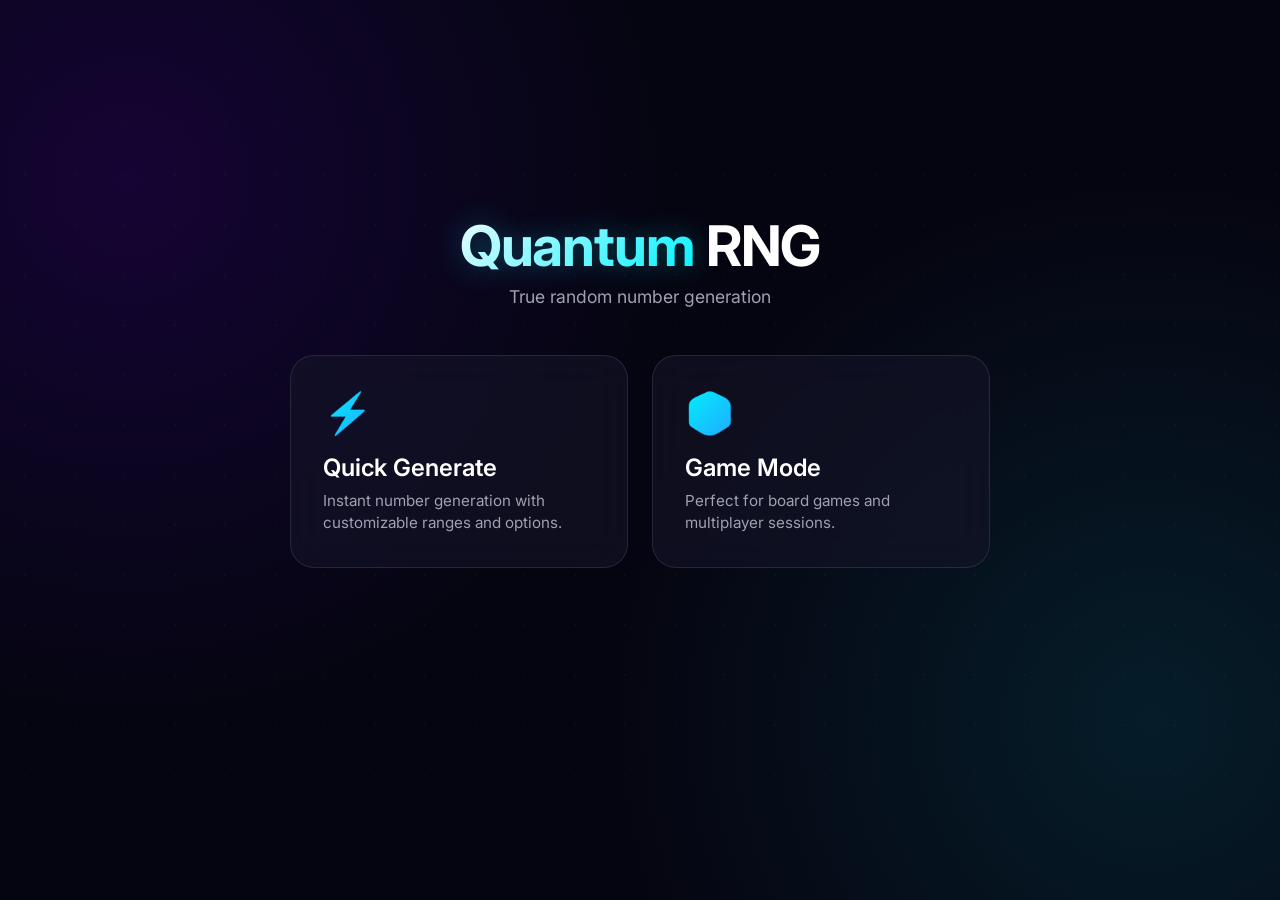
==== commit 697be8dd: "Add files via upload" ====
--- a/index.html
+++ b/index.html
@@ -1,5 +1,6 @@
 <!DOCTYPE html>
 <html lang="en">
+
 <head>
     <meta charset="UTF-8">
     <meta name="viewport" content="width=device-width, initial-scale=1.0">
@@ -10,8 +11,11 @@
     <link rel="stylesheet" href="style.css">
     <link rel="preconnect" href="https://fonts.googleapis.com">
     <link rel="preconnect" href="https://fonts.gstatic.com" crossorigin>
-    <link href="https://fonts.googleapis.com/css2?family=Inter:wght@400;500;600;700&family=JetBrains+Mono:wght@400;700&display=swap" rel="stylesheet">
+    <link
+        href="https://fonts.googleapis.com/css2?family=Inter:wght@400;500;600;700&family=JetBrains+Mono:wght@400;700&display=swap"
+        rel="stylesheet">
 </head>
+
 <body>
     <div class="bg-particles"></div>
 
@@ -20,7 +24,7 @@
         <div class="mode-screen" id="modeScreen">
             <div class="mode-header">
                 <h1><span class="title-gradient">Quantum</span> RNG</h1>
-                <p>Cryptographically secure randomness</p>
+                <p>True random number generation</p>
             </div>
 
             <div class="mode-grid">
@@ -38,8 +42,49 @@
             </div>
         </div>
 
+        <!-- Player Setup Screen -->
+        <div class="setup-screen" id="setupScreen" style="display: none;">
+            <div class="controls-panel">
+                <h2 style="margin-bottom: 1.5rem; text-align: center;">Player Setup</h2>
+
+                <div class="control-group">
+                    <label class="control-label">Number of Players</label>
+                    <input type="number" id="setupNumPlayers" min="2" max="8" value="2">
+                </div>
+
+                <div class="control-group" style="margin-top: 1rem;">
+                    <label class="control-label">Player Initials</label>
+                    <div class="input-wrapper">
+                        <input type="text" id="playerInitials" placeholder="Type & Enter" maxlength="3">
+                        <button class="btn-icon" id="addPlayerBtn">+</button>
+                    </div>
+                </div>
+
+                <div class="player-chips" id="playerChips">
+                    <!-- Chips injected by JS -->
+                </div>
+
+                <button class="btn btn-primary" id="startGameBtn">
+                    <span>START GAME</span>
+                </button>
+
+                <button class="btn btn-secondary" id="cancelSetupBtn" style="margin-top: 1rem; width: 100%;">
+                    Cancel
+                </button>
+            </div>
+        </div>
+
         <!-- Game Screen -->
         <div class="game-screen" id="gameScreen">
+            <!-- Multiplayer Header -->
+            <div class="game-header" id="multiplayerHeader" style="display: none;">
+                <div class="current-player-badge">
+                    <div class="player-dot" id="currentPlayerDot"></div>
+                    <span id="currentPlayerName">Player 1</span>
+                </div>
+                <div class="turn-indicator">YOUR TURN</div>
+            </div>
+
             <div class="controls-panel">
                 <div class="controls-grid">
                     <div class="control-group">
@@ -73,6 +118,17 @@
                 <!-- Cards injected by JS -->
             </div>
 
+            <!-- Total Display -->
+            <div class="total-display" id="totalDisplay" style="display: none;">
+                <span class="total-label">TOTAL</span>
+                <span class="total-value" id="totalValue">0</span>
+            </div>
+
+            <button class="btn btn-primary" id="nextPlayerBtn"
+                style="display: none; background: linear-gradient(135deg, #00ff9d 0%, #00b8ff 100%);">
+                NEXT PLAYER →
+            </button>
+
             <button class="btn btn-secondary" id="backBtn" style="align-self: center;">
                 ← Back to Menu
             </button>
@@ -90,4 +146,5 @@
         }
     </script>
 </body>
-</html>
+
+</html>
--- a/style.css
+++ b/style.css
@@ -166,6 +166,59 @@
     line-height: 1.5;
 }
 
+/* Setup Screen */
+.setup-screen {
+    display: flex;
+    flex-direction: column;
+    justify-content: center;
+    min-height: 80vh;
+    animation: fadeIn 0.5s ease;
+}
+
+.player-chips {
+    display: flex;
+    flex-wrap: wrap;
+    gap: 0.75rem;
+    margin: 1.5rem 0;
+    min-height: 50px;
+}
+
+.player-chip {
+    display: flex;
+    align-items: center;
+    gap: 0.5rem;
+    padding: 0.5rem 1rem;
+    background: rgba(255, 255, 255, 0.05);
+    border: 1px solid var(--glass-border);
+    border-radius: 50px;
+    font-size: 0.9rem;
+    animation: popIn 0.3s ease;
+}
+
+.player-chip-dot {
+    width: 12px;
+    height: 12px;
+    border-radius: 50%;
+}
+
+.btn-icon {
+    background: var(--accent-primary);
+    border: none;
+    width: 40px;
+    height: 40px;
+    border-radius: 10px;
+    color: #000;
+    font-weight: bold;
+    font-size: 1.2rem;
+    cursor: pointer;
+    margin-left: 0.5rem;
+    transition: transform 0.2s;
+}
+
+.btn-icon:active {
+    transform: scale(0.9);
+}
+
 /* Game Screen */
 .game-screen {
     display: none;
@@ -176,6 +229,40 @@
 
 .game-screen.active {
     display: flex;
+}
+
+/* Game Header (Multiplayer) */
+.game-header {
+    display: flex;
+    justify-content: space-between;
+    align-items: center;
+    background: var(--glass-bg);
+    border: 1px solid var(--glass-border);
+    padding: 1rem 1.5rem;
+    border-radius: 16px;
+    backdrop-filter: blur(20px);
+}
+
+.current-player-badge {
+    display: flex;
+    align-items: center;
+    gap: 1rem;
+    font-size: 1.2rem;
+    font-weight: 600;
+}
+
+.player-dot {
+    width: 16px;
+    height: 16px;
+    border-radius: 50%;
+    box-shadow: 0 0 10px currentColor;
+}
+
+.turn-indicator {
+    font-size: 0.8rem;
+    color: var(--text-secondary);
+    letter-spacing: 0.1em;
+    text-transform: uppercase;
 }
 
 /* Controls Panel */
@@ -339,6 +426,34 @@
 .number-value.empty {
     color: var(--glass-border);
     font-size: 2rem;
+}
+
+/* Total Display */
+.total-display {
+    background: rgba(0, 255, 157, 0.1);
+    border: 1px solid rgba(0, 255, 157, 0.3);
+    border-radius: 16px;
+    padding: 1.5rem;
+    display: flex;
+    flex-direction: column;
+    align-items: center;
+    justify-content: center;
+    gap: 0.5rem;
+    animation: popIn 0.4s ease;
+}
+
+.total-label {
+    color: var(--success);
+    font-size: 0.8rem;
+    letter-spacing: 0.1em;
+    font-weight: 600;
+}
+
+.total-value {
+    color: var(--success);
+    font-size: 2.5rem;
+    font-weight: 700;
+    font-family: var(--font-mono);
 }
 
 /* Buttons */
